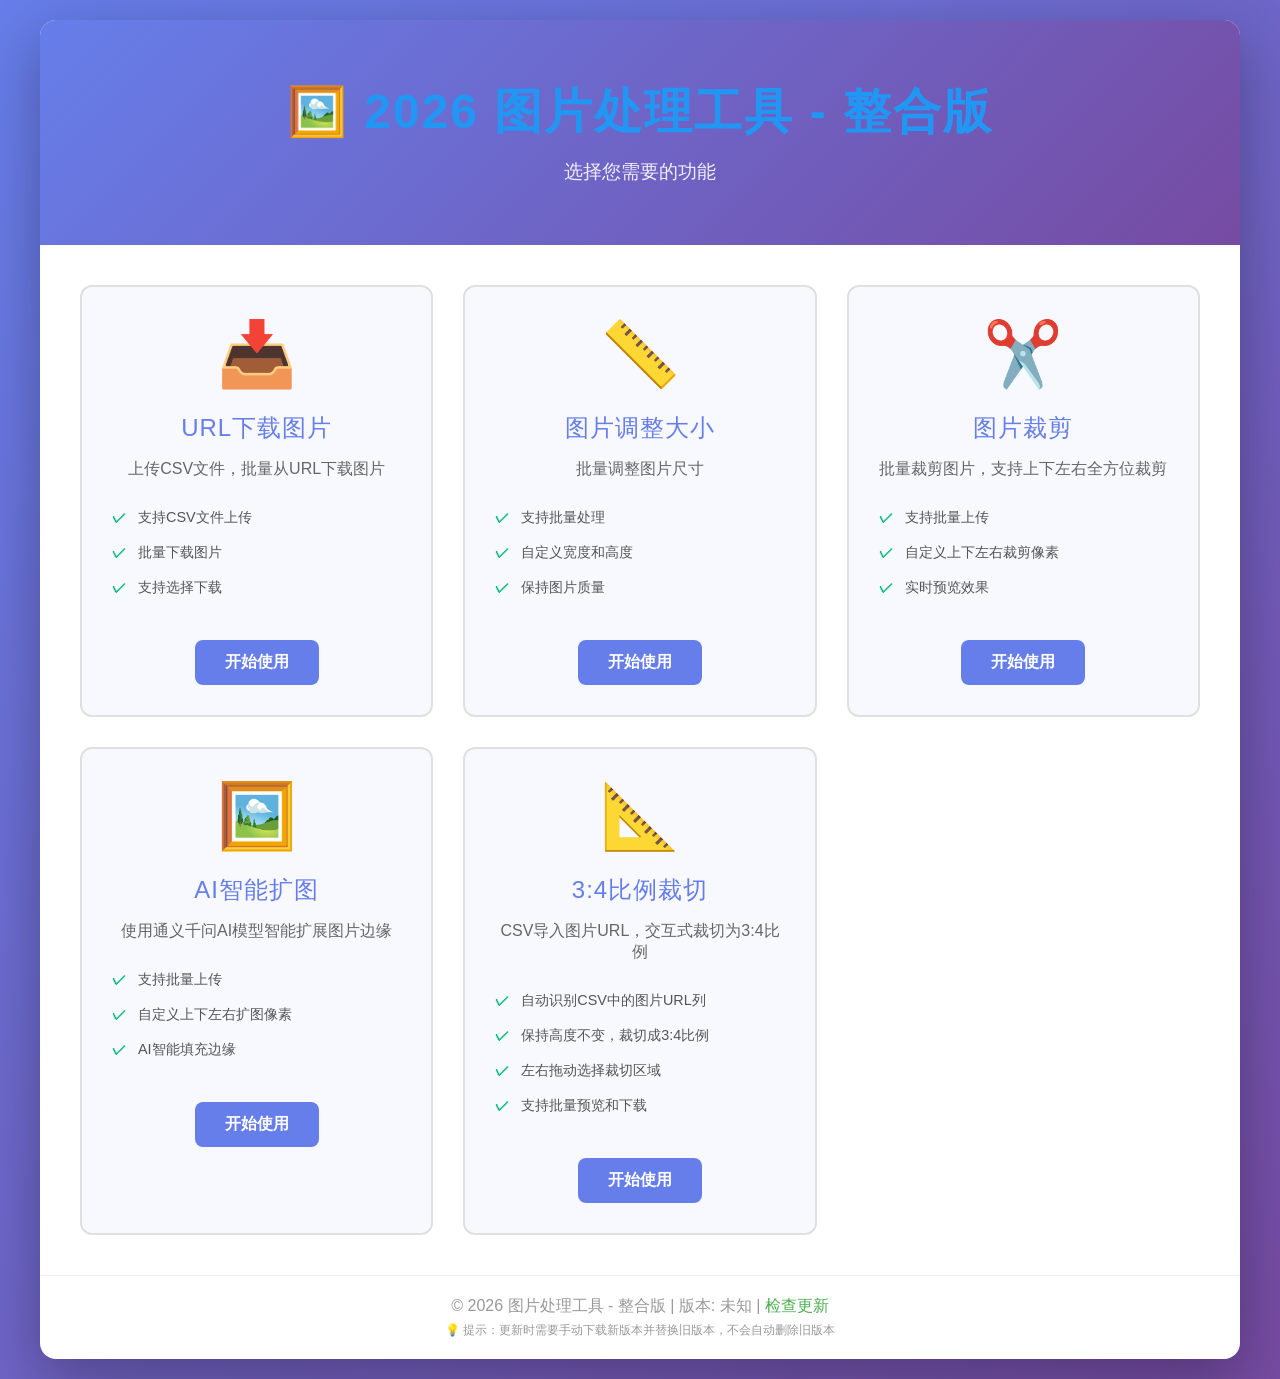
==== templates/index.html @ 1185ab58 "初始版本：支持Windows和macOS平台" ====
<!DOCTYPE html>
<html lang="zh-CN">
<head>
    <meta charset="UTF-8">
    <meta name="viewport" content="width=device-width, initial-scale=1.0">
    <title>图片处理工具 - 功能选择</title>
    <link rel="stylesheet" href="/static/style.css">
</head>
<body>
    <div class="main-container">
        <header class="main-header">
            <h1>🖼️ 2026 图片处理工具 - 整合版</h1>
            <p>选择您需要的功能</p>
        </header>
        
        <div class="features-grid">
            <div class="feature-card" onclick="window.location.href='/download_url'">
                <div class="feature-icon">📥</div>
                <h2>URL下载图片</h2>
                <p>上传CSV文件，批量从URL下载图片</p>
                <div class="feature-details">
                    <ul>
                        <li>支持CSV文件上传</li>
                        <li>批量下载图片</li>
                        <li>支持选择下载</li>
                    </ul>
                </div>
                <button class="feature-btn">开始使用</button>
            </div>
            
            <div class="feature-card" onclick="window.location.href='/resize_image'">
                <div class="feature-icon">📏</div>
                <h2>图片调整大小</h2>
                <p>批量调整图片尺寸</p>
                <div class="feature-details">
                    <ul>
                        <li>支持批量处理</li>
                        <li>自定义宽度和高度</li>
                        <li>保持图片质量</li>
                    </ul>
                </div>
                <button class="feature-btn">开始使用</button>
            </div>
            
            <div class="feature-card" onclick="window.location.href='/crop_image'">
                <div class="feature-icon">✂️</div>
                <h2>图片裁剪</h2>
                <p>批量裁剪图片，支持上下左右全方位裁剪</p>
                <div class="feature-details">
                    <ul>
                        <li>支持批量上传</li>
                        <li>自定义上下左右裁剪像素</li>
                        <li>实时预览效果</li>
                    </ul>
                </div>
                <button class="feature-btn">开始使用</button>
            </div>
            
            <div class="feature-card" onclick="window.location.href='/expand_image'">
                <div class="feature-icon">🖼️</div>
                <h2>AI智能扩图</h2>
                <p>使用通义千问AI模型智能扩展图片边缘</p>
                <div class="feature-details">
                    <ul>
                        <li>支持批量上传</li>
                        <li>自定义上下左右扩图像素</li>
                        <li>AI智能填充边缘</li>
                    </ul>
                </div>
                <button class="feature-btn">开始使用</button>
            </div>
            
            <div class="feature-card" onclick="window.location.href='/ratio_crop'">
                <div class="feature-icon">📐</div>
                <h2>3:4比例裁切</h2>
                <p>CSV导入图片URL，交互式裁切为3:4比例</p>
                <div class="feature-details">
                    <ul>
                        <li>自动识别CSV中的图片URL列</li>
                        <li>保持高度不变，裁切成3:4比例</li>
                        <li>左右拖动选择裁切区域</li>
                        <li>支持批量预览和下载</li>
                    </ul>
                </div>
                <button class="feature-btn">开始使用</button>
            </div>
        </div>
        
        <footer class="main-footer">
            <p>© 2026 图片处理工具 - 整合版 | <span id="version-info">版本检查中...</span> | <a href="#" id="check-update-link" style="color: #4CAF50; text-decoration: none;">检查更新</a></p>
            <p style="font-size: 12px; color: #999; margin-top: 5px;" id="update-notice" style="display: none;">
                💡 提示：更新时需要手动下载新版本并替换旧版本，不会自动删除旧版本
            </p>
        </footer>
    </div>
    
    <script>
        // 检查更新功能
        async function checkUpdate() {
            try {
                const response = await fetch('/api/check-update');
                const data = await response.json();
                
                const versionInfo = document.getElementById('version-info');
                const updateLink = document.getElementById('check-update-link');
                
                if (data.has_update) {
                    versionInfo.textContent = `当前版本: ${data.current_version} | 有新版本: ${data.latest_version}`;
                    versionInfo.style.color = '#FF9800';
                    updateLink.textContent = '下载更新';
                    updateLink.href = data.download_url || data.release_url || '#';
                    updateLink.target = '_blank';
                    updateLink.style.color = '#FF5722';
                    updateLink.style.fontWeight = 'bold';
                    // 显示更新提示
                    document.getElementById('update-notice').style.display = 'block';
                } else {
                    versionInfo.textContent = `当前版本: ${data.current_version}`;
                    versionInfo.style.color = '#4CAF50';
                    updateLink.textContent = '检查更新';
                    updateLink.onclick = function(e) {
                        e.preventDefault();
                        alert('当前已是最新版本！');
                    };
                    // 隐藏更新提示
                    document.getElementById('update-notice').style.display = 'none';
                }
            } catch (error) {
                document.getElementById('version-info').textContent = '版本: 未知';
            }
        }
        
        // 页面加载时检查更新
        checkUpdate();
        
        // 点击检查更新链接
        document.getElementById('check-update-link').addEventListener('click', function(e) {
            if (this.textContent === '检查更新') {
                e.preventDefault();
                checkUpdate();
            }
        });
    </script>
</body>
</html>
---- static/style.css ----
/* ==================== 通用样式 ==================== */
* {
    margin: 0;
    padding: 0;
    box-sizing: border-box;
}

body {
    font-family: -apple-system, BlinkMacSystemFont, 'Segoe UI', Roboto, 'Helvetica Neue', Arial, 'Microsoft YaHei', sans-serif;
    background: linear-gradient(135deg, #667eea 0%, #764ba2 100%);
    min-height: 100vh;
    padding: 20px;
    color: #333;
}

/* ==================== 主页面样式 ==================== */
.main-container {
    max-width: 1200px;
    margin: 0 auto;
    background: white;
    border-radius: 16px;
    box-shadow: 0 20px 60px rgba(0, 0, 0, 0.3);
    overflow: hidden;
}

.main-header {
    background: linear-gradient(135deg, #667eea 0%, #764ba2 100%);
    color: white;
    padding: 60px 40px;
    text-align: center;
}

.main-header h1 {
    font-size: 3em;
    margin-bottom: 15px;
    font-weight: 600;
}

.main-header p {
    font-size: 1.2em;
    opacity: 0.9;
}

.features-grid {
    display: grid;
    grid-template-columns: repeat(auto-fit, minmax(300px, 1fr));
    gap: 30px;
    padding: 40px;
}

.feature-card {
    background: #f8f9ff;
    border: 2px solid #e0e0e0;
    border-radius: 12px;
    padding: 30px;
    text-align: center;
    cursor: pointer;
    transition: all 0.3s ease;
}

.feature-card:hover {
    transform: translateY(-5px);
    box-shadow: 0 10px 30px rgba(102, 126, 234, 0.3);
    border-color: #667eea;
}

.feature-icon {
    font-size: 4em;
    margin-bottom: 20px;
}

.feature-card h2 {
    color: #667eea;
    margin-bottom: 15px;
    font-size: 1.5em;
}

.feature-card p {
    color: #666;
    margin-bottom: 20px;
    font-size: 1em;
}

.feature-details {
    text-align: left;
    margin: 20px 0;
}

.feature-details ul {
    list-style: none;
    padding: 0;
}

.feature-details li {
    padding: 8px 0;
    color: #555;
    font-size: 0.9em;
}

.feature-details li:before {
    content: "✓ ";
    color: #10b981;
    font-weight: bold;
    margin-right: 8px;
}

.feature-btn {
    background: #667eea;
    color: white;
    border: none;
    padding: 12px 30px;
    border-radius: 8px;
    font-size: 1em;
    font-weight: 600;
    cursor: pointer;
    transition: all 0.3s ease;
    margin-top: 15px;
}

.feature-btn:hover {
    background: #5568d3;
    transform: translateY(-2px);
    box-shadow: 0 4px 12px rgba(102, 126, 234, 0.4);
}

.main-footer {
    text-align: center;
    padding: 20px;
    color: #999;
    border-top: 1px solid #eee;
}

.back-link {
    color: white;
    text-decoration: none;
    font-size: 0.9em;
    padding: 8px 16px;
    background: rgba(255, 255, 255, 0.2);
    border-radius: 6px;
    display: inline-block;
    transition: all 0.3s ease;
}

.back-link:hover {
    background: rgba(255, 255, 255, 0.3);
}

/* ==================== 功能页面通用样式 ==================== */
.container {
    max-width: 1400px;
    margin: 0 auto;
    background: white;
    border-radius: 16px;
    box-shadow: 0 20px 60px rgba(0, 0, 0, 0.3);
    overflow: hidden;
}

header {
    background: linear-gradient(135deg, #667eea 0%, #764ba2 100%);
    color: white;
    padding: 40px;
    text-align: center;
}

header h1 {
    font-size: 2.5em;
    margin-bottom: 10px;
}

header p {
    font-size: 1.1em;
    opacity: 0.9;
}

.requirement-notice {
    margin-top: 20px;
    padding: 15px 20px;
    background: rgba(255, 255, 255, 0.15);
    border-radius: 8px;
    border: 2px solid rgba(255, 255, 255, 0.3);
}

.requirement-notice p {
    margin: 0;
    font-size: 0.95em;
    line-height: 1.6;
}

.requirement-notice code {
    background: rgba(255, 255, 255, 0.2);
    padding: 2px 6px;
    border-radius: 4px;
    font-family: 'Courier New', monospace;
    font-size: 0.9em;
}

section {
    padding: 30px;
}

h1 {
    text-align: center;
    color: #2196F3;
    margin-bottom: 40px;
    font-size: 2.5em;
    font-weight: 300;
    letter-spacing: 2px;
}

h2 {
    color: #424242;
    margin-bottom: 20px;
    font-size: 1.4em;
    font-weight: 400;
    text-transform: uppercase;
    letter-spacing: 1px;
}

/* ==================== 上传区域 ==================== */
.upload-section {
    border-bottom: 1px solid #eee;
}

.upload-box {
    border: 3px dashed #667eea;
    border-radius: 12px;
    padding: 60px;
    text-align: center;
    cursor: pointer;
    transition: all 0.3s ease;
    background: #f8f9ff;
}

.upload-box:hover {
    border-color: #764ba2;
    background: #f0f2ff;
    transform: translateY(-2px);
}

.upload-content svg {
    color: #667eea;
    margin-bottom: 20px;
}

.upload-content p {
    font-size: 1.2em;
    color: #667eea;
    margin: 10px 0;
}

.upload-content .hint {
    font-size: 0.9em;
    color: #999;
}

.upload-container {
    margin-bottom: 30px;
}

.upload-button-wrapper {
    text-align: center;
    margin-top: 20px;
}

.upload-area {
    border: 2px dashed #BDBDBD;
    padding: 60px 30px;
    text-align: center;
    cursor: pointer;
    transition: all 0.2s ease;
    background: #FAFAFA;
}

.upload-area:hover {
    border-color: #2196F3;
    background: #F5F5F5;
}

.upload-area.dragover {
    border-color: #2196F3;
    background: #E3F2FD;
}

.upload-icon {
    margin-bottom: 20px;
    color: #757575;
    display: inline-block;
}

.upload-area:hover .upload-icon {
    color: #2196F3;
}

.upload-text {
    font-size: 1.2em;
    font-weight: 400;
    color: #757575;
    margin-bottom: 15px;
}

.upload-divider {
    font-size: 0.9em;
    color: #9E9E9E;
    margin: 15px 0;
    font-weight: 300;
}

.file-info {
    margin-top: 20px;
    padding: 15px;
    background: #f0f2ff;
    border-radius: 8px;
    display: flex;
    justify-content: space-between;
    align-items: center;
}

/* ==================== 控制面板 ==================== */
.control-panel {
    background: #f8f9ff;
    border-bottom: 1px solid #eee;
}

.stats {
    display: flex;
    justify-content: space-between;
    align-items: center;
    flex-wrap: wrap;
    gap: 20px;
}

.stat-item {
    display: flex;
    align-items: center;
    gap: 10px;
}

.stat-label {
    font-weight: 600;
    color: #666;
}

.stat-value {
    font-size: 1.5em;
    font-weight: bold;
    color: #667eea;
}

.stat-actions {
    display: flex;
    gap: 10px;
    flex-wrap: wrap;
}

/* ==================== 按钮样式 ==================== */
button {
    padding: 12px 24px;
    border: none;
    border-radius: 8px;
    font-size: 1em;
    font-weight: 600;
    cursor: pointer;
    transition: all 0.3s ease;
    display: inline-flex;
    align-items: center;
    gap: 8px;
}

.btn {
    padding: 10px 24px;
    border: none;
    font-size: 0.9em;
    font-weight: 500;
    cursor: pointer;
    transition: background 0.2s;
    text-transform: uppercase;
    letter-spacing: 0.5px;
}

.btn-primary {
    background: #667eea;
    color: white;
}

.btn-primary:hover:not(:disabled) {
    background: #5568d3;
    transform: translateY(-2px);
    box-shadow: 0 4px 12px rgba(102, 126, 234, 0.4);
}

.btn-secondary {
    background: #e0e0e0;
    color: #333;
}

.btn-secondary:hover {
    background: #d0d0d0;
}

.btn-success {
    background: #10b981;
    color: white;
}

.btn-success:hover:not(:disabled) {
    background: #059669;
    transform: translateY(-2px);
    box-shadow: 0 4px 12px rgba(16, 185, 129, 0.4);
}

.btn-success:disabled {
    background: #ccc;
    cursor: not-allowed;
    transform: none;
}

.btn-upload {
    background: #2196F3;
    color: white;
    padding: 12px 32px;
    font-size: 1em;
    font-weight: 500;
    border: none;
    cursor: pointer;
    display: inline-flex;
    align-items: center;
    gap: 8px;
    transition: background 0.2s;
    text-transform: uppercase;
    letter-spacing: 0.5px;
    margin: 10px 0;
}

.btn-upload:hover {
    background: #1976D2;
}

.btn-upload svg {
    width: 18px;
    height: 18px;
}

.btn:disabled {
    opacity: 0.5;
    cursor: not-allowed;
}

.btn-small {
    padding: 6px 16px;
    font-size: 0.8em;
}

/* ==================== URL列表 ==================== */
.url-list-section {
    position: relative;
    min-height: 400px;
}

.url-list-container {
    overflow-x: auto;
}

.url-table {
    width: 100%;
    border-collapse: collapse;
    background: white;
}

.url-table thead {
    background: #f8f9ff;
    position: sticky;
    top: 0;
    z-index: 10;
}

.url-table th {
    padding: 15px;
    text-align: left;
    font-weight: 600;
    color: #667eea;
    border-bottom: 2px solid #667eea;
}

.url-table td {
    padding: 12px 15px;
    border-bottom: 1px solid #eee;
}

.url-table tbody tr {
    transition: background 0.2s ease;
}

.url-table tbody tr:hover {
    background: #f8f9ff;
}

.url-table tbody tr.selected {
    background: #e8ebff;
}

.url-table input[type="checkbox"] {
    width: 18px;
    height: 18px;
    cursor: pointer;
}

.url-link {
    color: #667eea;
    text-decoration: none;
    word-break: break-all;
    display: inline-block;
    max-width: 100%;
}

.url-link:hover {
    text-decoration: underline;
    color: #764ba2;
}

/* ==================== 文件列表 ==================== */
.file-list {
    margin-top: 20px;
    display: flex;
    flex-wrap: wrap;
    gap: 10px;
    min-height: 50px;
    max-height: 200px;
    overflow-y: auto;
    background: white;
    padding: 15px;
    border-radius: 6px;
    border: 1px solid #ddd;
}

.file-item {
    background: #E3F2FD;
    padding: 10px 16px;
    display: flex;
    align-items: center;
    gap: 10px;
    font-size: 0.9em;
    color: #1976D2;
    font-weight: 400;
    border-left: 3px solid #2196F3;
    transition: background 0.2s;
}

.file-item:hover {
    background: #BBDEFB;
}

.remove-btn {
    background: #F44336;
    color: white;
    border: none;
    width: 20px;
    height: 20px;
    cursor: pointer;
    font-size: 14px;
    display: flex;
    align-items: center;
    justify-content: center;
    transition: background 0.2s;
    font-weight: 300;
    padding: 0;
    border-radius: 4px;
}

.remove-btn:hover {
    background: #D32F2F;
}

/* ==================== 裁剪控制 ==================== */
.crop-section {
    margin-bottom: 40px;
}

.crop-controls {
    display: flex;
    gap: 20px;
    align-items: center;
    flex-wrap: wrap;
    background: #FAFAFA;
    padding: 20px;
    border-left: 3px solid #2196F3;
}

.control-group {
    display: flex;
    align-items: center;
    gap: 10px;
    background: white;
    padding: 10px 15px;
    border: 1px solid #E0E0E0;
}

.control-group label {
    font-weight: 400;
    color: #424242;
    white-space: nowrap;
    font-size: 0.95em;
}

.control-group input {
    padding: 8px 12px;
    border: 1px solid #E0E0E0;
    font-size: 0.95em;
    width: 100px;
    transition: border 0.2s;
    font-weight: 400;
    background: white;
}

.control-group input:focus {
    outline: none;
    border-color: #2196F3;
}

.unit {
    color: #757575;
    font-size: 0.85em;
    font-weight: 300;
}

/* ==================== 预览区域 ==================== */
.preview-section {
    margin-bottom: 40px;
}

.preview-grid {
    display: grid;
    grid-template-columns: repeat(auto-fill, minmax(200px, 1fr));
    gap: 20px;
    margin-bottom: 30px;
}

.preview-item {
    background: #FAFAFA;
    padding: 15px;
    border: 1px solid #E0E0E0;
    transition: border 0.2s;
}

.preview-item:hover {
    border-color: #2196F3;
}

.preview-item.selected {
    border-color: #FF9800;
    background: #FFF3E0;
}

.preview-item.rework-highlight {
    border: 3px solid #FF9800;
    box-shadow: 0 0 10px rgba(255, 152, 0, 0.5);
    animation: highlightPulse 2s ease-in-out infinite;
}

@keyframes highlightPulse {
    0%, 100% {
        box-shadow: 0 0 10px rgba(255, 152, 0, 0.5);
    }
    50% {
        box-shadow: 0 0 20px rgba(255, 152, 0, 0.8);
    }
}

.rework-checkbox {
    position: absolute;
    top: 10px;
    left: 10px;
    z-index: 10;
    width: 20px;
    height: 20px;
    cursor: pointer;
    background: white;
    border: 2px solid #2196F3;
    border-radius: 4px;
}

.rework-checkbox:checked {
    background: #2196F3;
    border-color: #2196F3;
}

.rework-checkbox:checked::after {
    content: '✓';
    color: white;
    font-weight: bold;
    display: block;
    text-align: center;
    line-height: 16px;
}

.preview-item img {
    width: 100%;
    height: auto;
    margin-bottom: 10px;
    max-height: 180px;
    object-fit: contain;
    background: white;
    border: 1px solid #E0E0E0;
}

.preview-name {
    font-size: 0.85em;
    color: #757575;
    text-align: center;
    word-break: break-all;
    margin-bottom: 10px;
    font-weight: 300;
}

.preview-actions {
    display: flex;
    gap: 5px;
    justify-content: center;
}

.download-section {
    display: flex;
    gap: 15px;
    justify-content: center;
    flex-wrap: wrap;
}

/* ==================== 调整大小相关 ==================== */
.section {
    margin-bottom: 30px;
    padding: 20px;
    background: #f8f9fa;
    border-radius: 8px;
}

.size-inputs {
    display: flex;
    gap: 20px;
    flex-wrap: wrap;
}

.input-group {
    flex: 1;
    min-width: 200px;
}

.input-group label {
    display: block;
    margin-bottom: 8px;
    color: #555;
    font-weight: 500;
}

.input {
    width: 100%;
    padding: 10px;
    border: 2px solid #ddd;
    border-radius: 6px;
    font-size: 16px;
    transition: border-color 0.3s;
}

.input:focus {
    outline: none;
    border-color: #667eea;
}

.progress-container {
    margin-top: 20px;
    padding: 15px;
    background: white;
    border-radius: 6px;
    border: 1px solid #ddd;
}

.progress-bar {
    width: 100%;
    height: 30px;
    background: #e9ecef;
    border-radius: 15px;
    overflow: hidden;
    margin-bottom: 10px;
}

.progress-fill {
    height: 100%;
    background: linear-gradient(90deg, #667eea, #764ba2);
    width: 0%;
    transition: width 0.3s;
    display: flex;
    align-items: center;
    justify-content: center;
    color: white;
    font-weight: bold;
}

.progress-text {
    text-align: center;
    color: #666;
    font-size: 14px;
}

.results-container {
    margin-top: 20px;
    padding: 15px;
    background: white;
    border-radius: 6px;
    border: 1px solid #ddd;
    max-height: 400px;
    overflow-y: auto;
}

.result-item {
    padding: 10px;
    margin: 8px 0;
    border-radius: 4px;
    font-size: 14px;
}

.result-item.success {
    background: #d4edda;
    color: #155724;
    border-left: 4px solid #28a745;
}

.result-item.error {
    background: #f8d7da;
    color: #721c24;
    border-left: 4px solid #dc3545;
}

.empty-state {
    text-align: center;
    color: #999;
    padding: 20px;
    font-style: italic;
}

/* ==================== 加载动画 ==================== */
.loading {
    text-align: center;
    padding: 40px;
    color: #2196F3;
    font-size: 1.1em;
    font-weight: 300;
    position: fixed;
    top: 0;
    left: 0;
    right: 0;
    bottom: 0;
    background: rgba(255, 255, 255, 0.9);
    display: flex;
    flex-direction: column;
    align-items: center;
    justify-content: center;
    z-index: 10000;
}

.spinner {
    border: 3px solid #E3F2FD;
    border-top: 3px solid #2196F3;
    width: 40px;
    height: 40px;
    animation: spin 1s linear infinite;
    margin: 20px auto;
    border-radius: 50%;
}

@keyframes spin {
    0% { transform: rotate(0deg); }
    100% { transform: rotate(360deg); }
}

/* ==================== Toast 提示 ==================== */
.toast {
    position: fixed;
    bottom: 30px;
    right: 30px;
    padding: 16px 24px;
    background: #333;
    color: white;
    border-radius: 8px;
    box-shadow: 0 4px 12px rgba(0, 0, 0, 0.3);
    transform: translateY(100px);
    opacity: 0;
    transition: all 0.3s ease;
    z-index: 1000;
    max-width: 400px;
}

.toast.show {
    transform: translateY(0);
    opacity: 1;
}

.toast.success {
    background: #10b981;
}

.toast.error {
    background: #ef4444;
}

/* ==================== 响应式设计 ==================== */
@media (max-width: 768px) {
    .main-header h1 {
        font-size: 2em;
    }
    
    header h1 {
        font-size: 1.8em;
    }
    
    .features-grid {
        grid-template-columns: 1fr;
        padding: 20px;
    }
    
    .stats {
        flex-direction: column;
        align-items: stretch;
    }
    
    .stat-actions {
        justify-content: stretch;
    }
    
    .stat-actions button {
        flex: 1;
    }
    
    .crop-controls {
        flex-direction: column;
        align-items: stretch;
    }
    
    .control-group {
        flex-direction: column;
        align-items: stretch;
    }
    
    .control-group input {
        width: 100%;
    }
    
    .preview-grid {
        grid-template-columns: repeat(auto-fill, minmax(150px, 1fr));
        gap: 15px;
    }
    
    .size-inputs {
        flex-direction: column;
    }
}
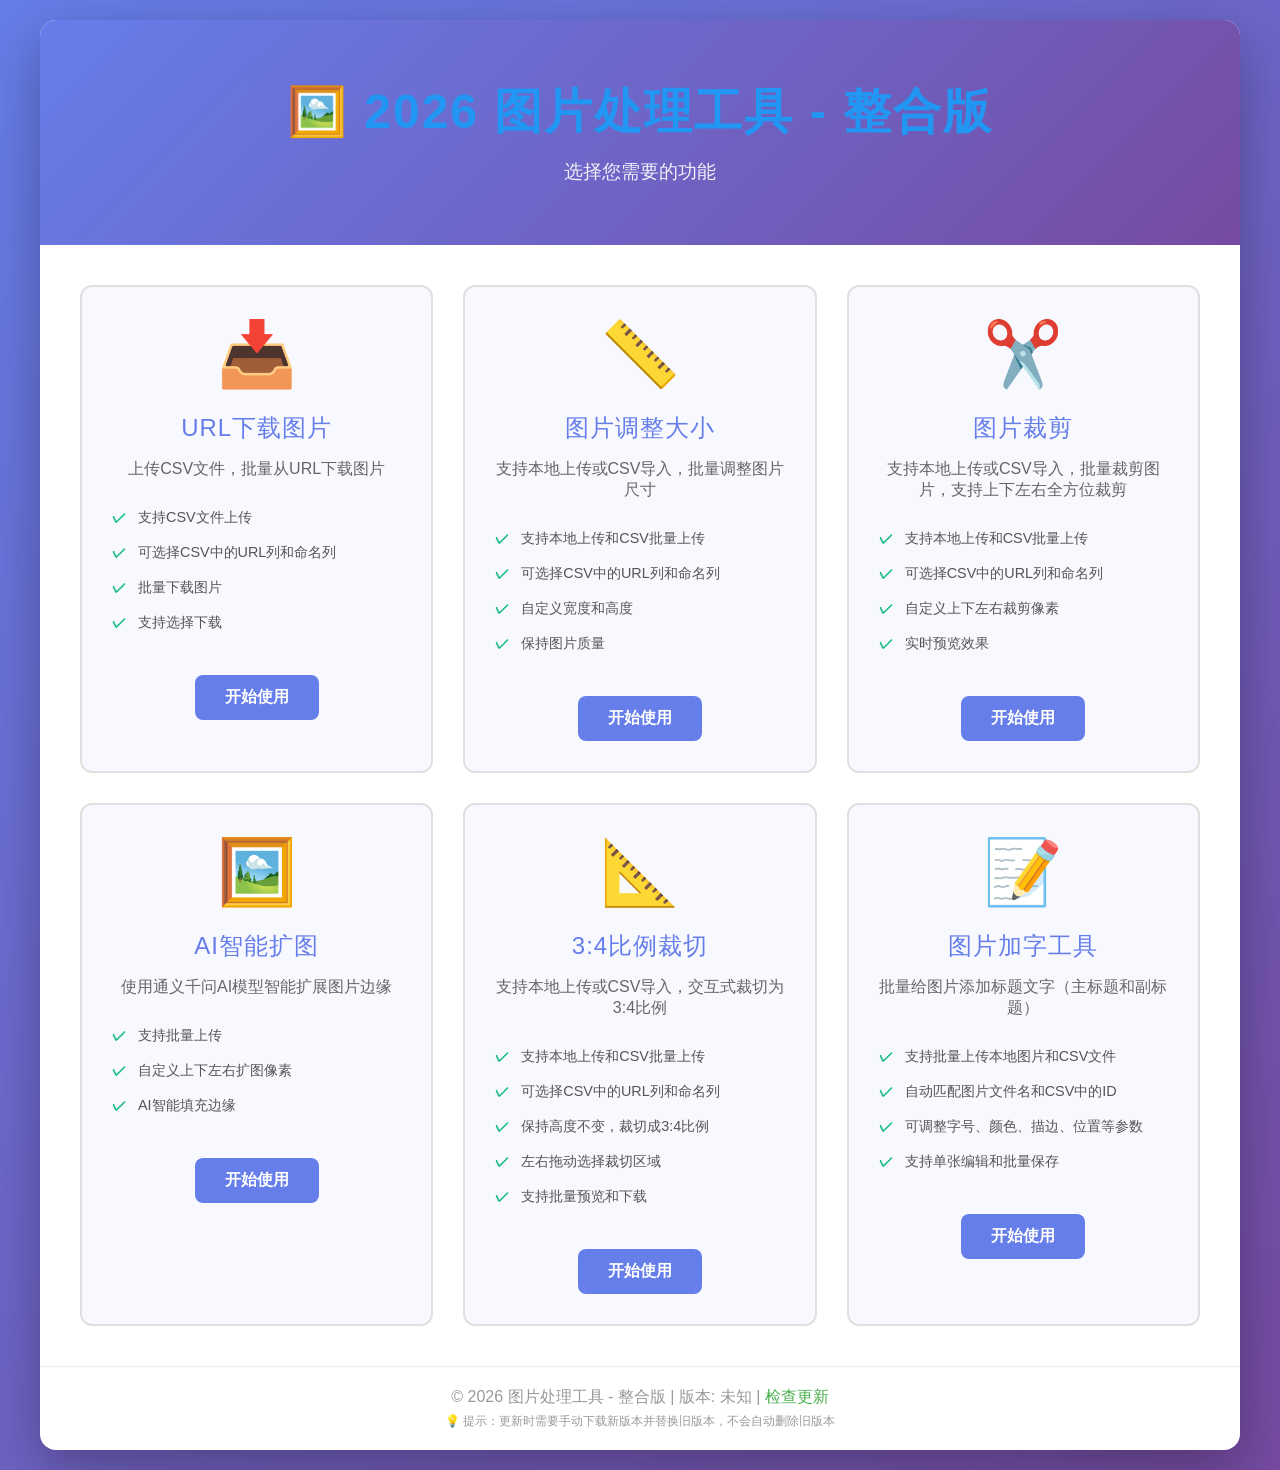
==== commit 111df2c7: "feat: 新增图片加字工具功能，支持动态文字字段、CSV数据绑定、多颜色随机分配" ====
--- a/templates/index.html
+++ b/templates/index.html
@@ -21,6 +21,7 @@
                 <div class="feature-details">
                     <ul>
                         <li>支持CSV文件上传</li>
+                        <li>可选择CSV中的URL列和命名列</li>
                         <li>批量下载图片</li>
                         <li>支持选择下载</li>
                     </ul>
@@ -31,10 +32,11 @@
             <div class="feature-card" onclick="window.location.href='/resize_image'">
                 <div class="feature-icon">📏</div>
                 <h2>图片调整大小</h2>
-                <p>批量调整图片尺寸</p>
+                <p>支持本地上传或CSV导入，批量调整图片尺寸</p>
                 <div class="feature-details">
                     <ul>
-                        <li>支持批量处理</li>
+                        <li>支持本地上传和CSV批量上传</li>
+                        <li>可选择CSV中的URL列和命名列</li>
                         <li>自定义宽度和高度</li>
                         <li>保持图片质量</li>
                     </ul>
@@ -45,10 +47,11 @@
             <div class="feature-card" onclick="window.location.href='/crop_image'">
                 <div class="feature-icon">✂️</div>
                 <h2>图片裁剪</h2>
-                <p>批量裁剪图片，支持上下左右全方位裁剪</p>
+                <p>支持本地上传或CSV导入，批量裁剪图片，支持上下左右全方位裁剪</p>
                 <div class="feature-details">
                     <ul>
-                        <li>支持批量上传</li>
+                        <li>支持本地上传和CSV批量上传</li>
+                        <li>可选择CSV中的URL列和命名列</li>
                         <li>自定义上下左右裁剪像素</li>
                         <li>实时预览效果</li>
                     </ul>
@@ -73,13 +76,29 @@
             <div class="feature-card" onclick="window.location.href='/ratio_crop'">
                 <div class="feature-icon">📐</div>
                 <h2>3:4比例裁切</h2>
-                <p>CSV导入图片URL，交互式裁切为3:4比例</p>
+                <p>支持本地上传或CSV导入，交互式裁切为3:4比例</p>
                 <div class="feature-details">
                     <ul>
-                        <li>自动识别CSV中的图片URL列</li>
+                        <li>支持本地上传和CSV批量上传</li>
+                        <li>可选择CSV中的URL列和命名列</li>
                         <li>保持高度不变，裁切成3:4比例</li>
                         <li>左右拖动选择裁切区域</li>
                         <li>支持批量预览和下载</li>
+                    </ul>
+                </div>
+                <button class="feature-btn">开始使用</button>
+            </div>
+            
+            <div class="feature-card" onclick="window.location.href='/add_text'">
+                <div class="feature-icon">📝</div>
+                <h2>图片加字工具</h2>
+                <p>批量给图片添加标题文字（主标题和副标题）</p>
+                <div class="feature-details">
+                    <ul>
+                        <li>支持批量上传本地图片和CSV文件</li>
+                        <li>自动匹配图片文件名和CSV中的ID</li>
+                        <li>可调整字号、颜色、描边、位置等参数</li>
+                        <li>支持单张编辑和批量保存</li>
                     </ul>
                 </div>
                 <button class="feature-btn">开始使用</button>
